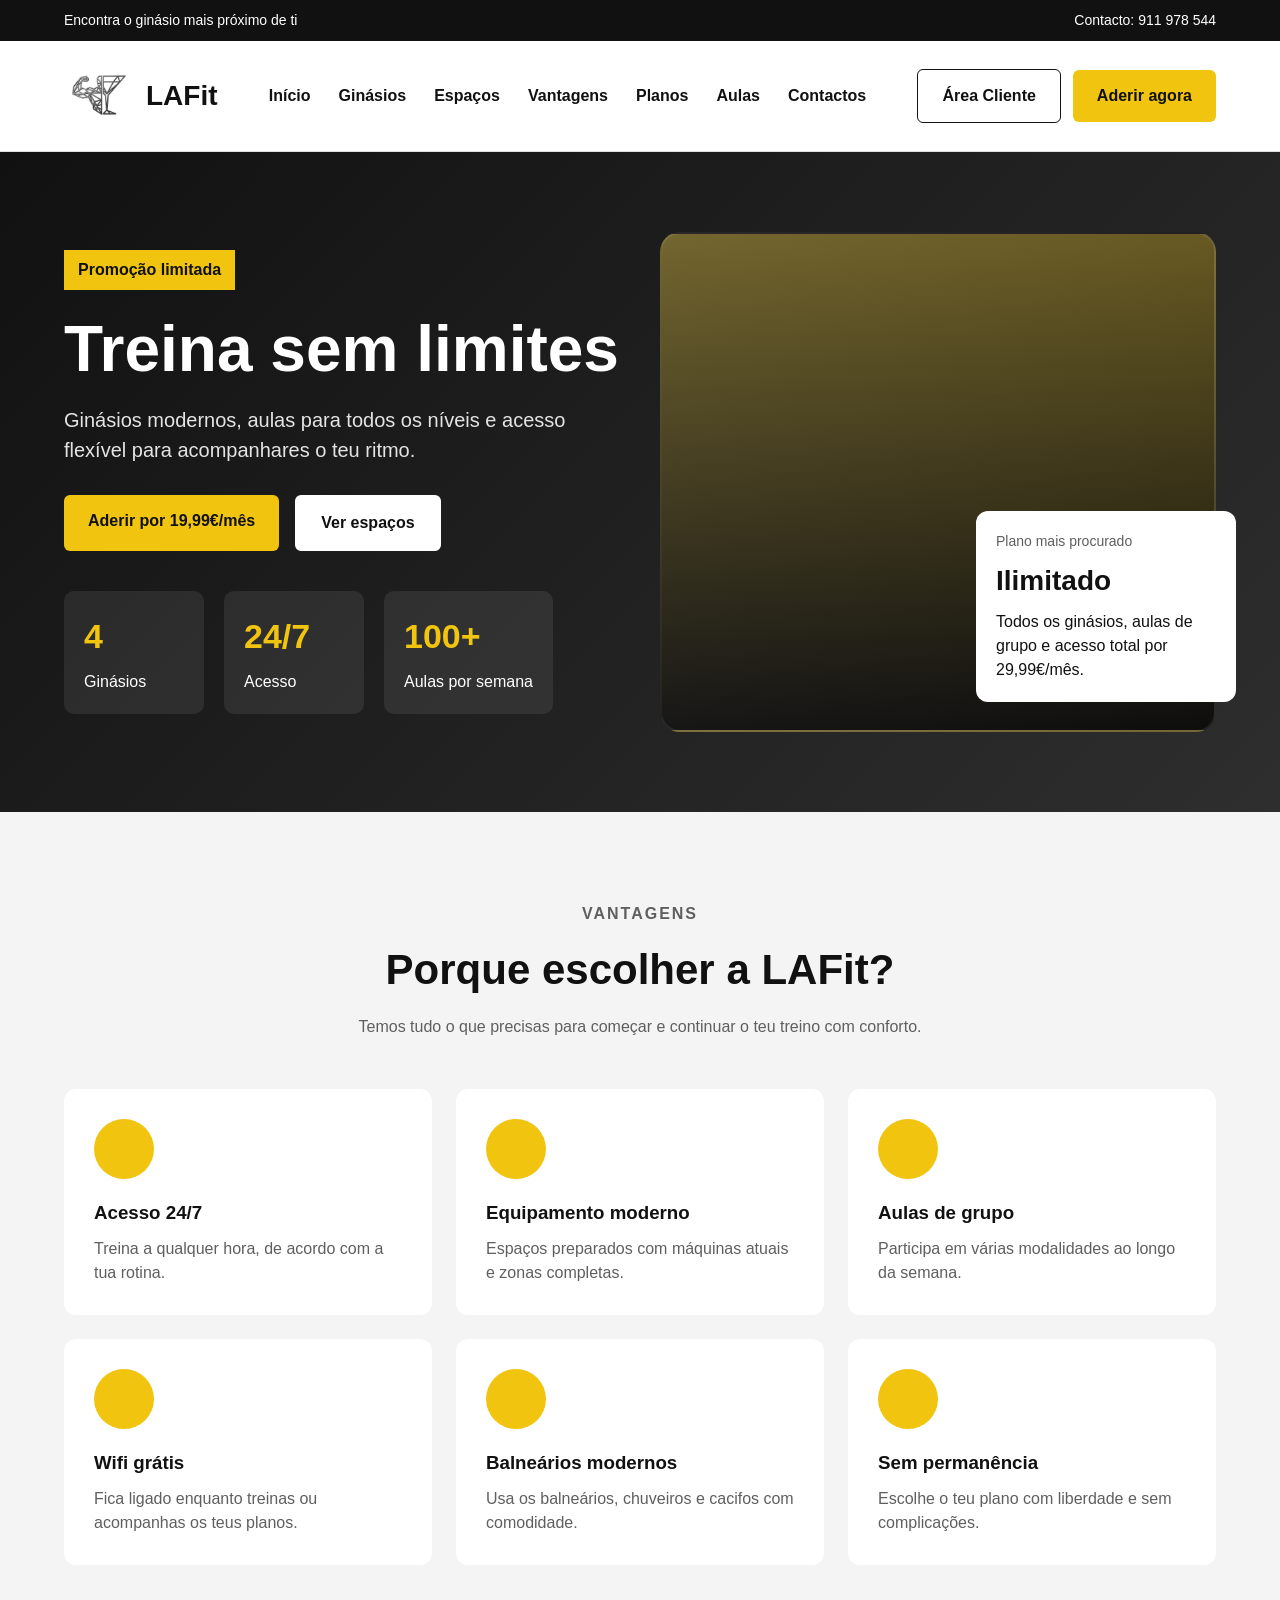
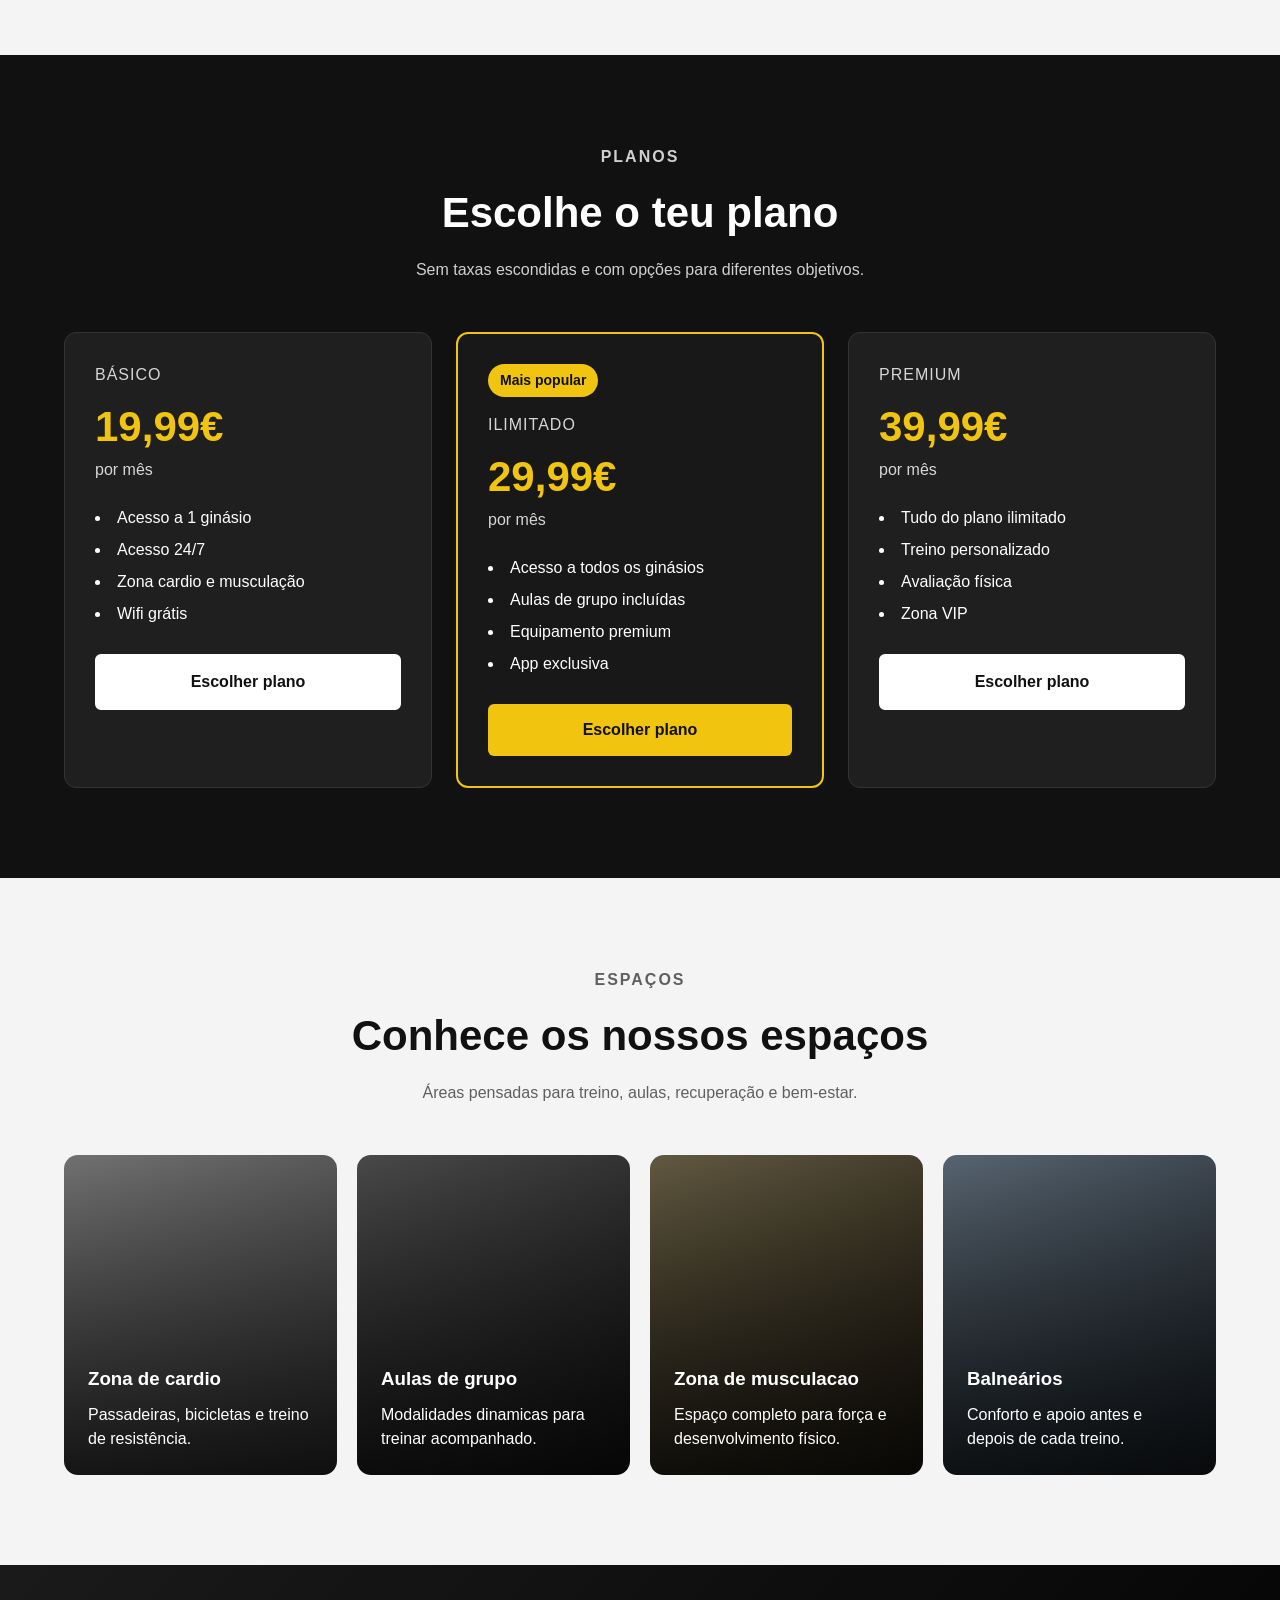
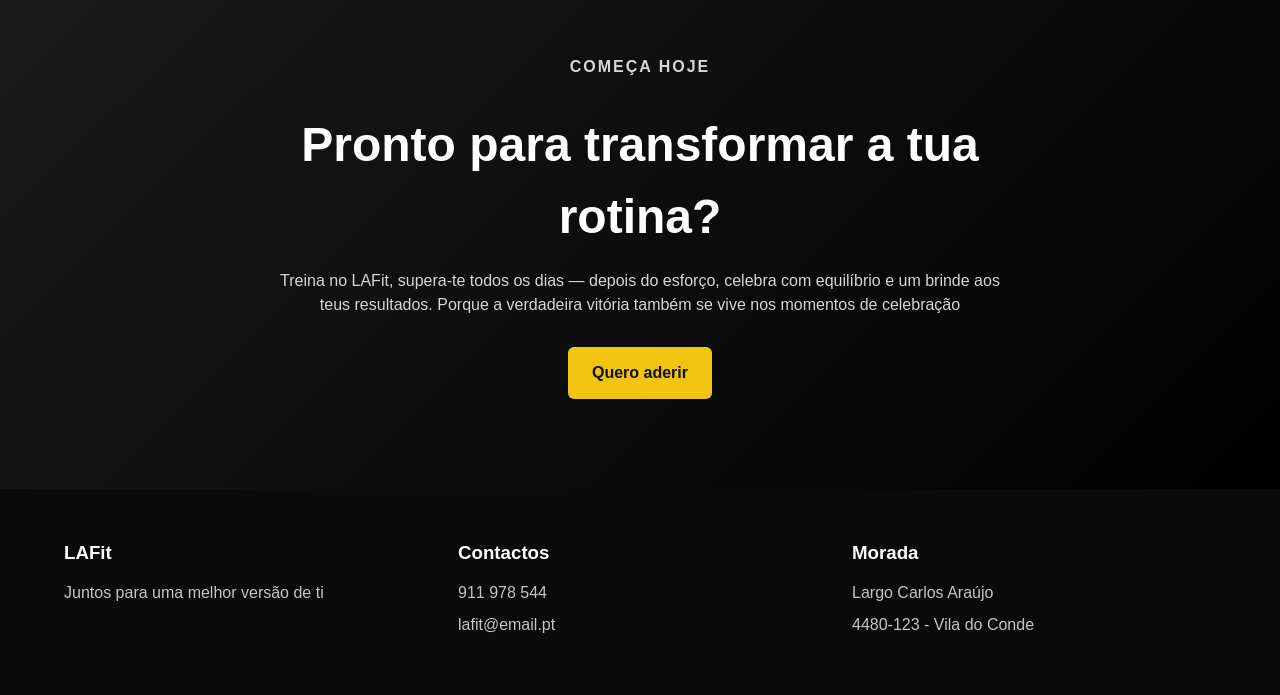
==== index.html @ d0b46f8a "Create the main page CSS structure" ====
<!DOCTYPE html>
<html lang="pt">

<head>
    <meta charset="UTF-8">
    <meta name="viewport" content="width=device-width, initial-scale=1.0">
    <title>LAFit</title>
    <link rel="stylesheet" href="style.css">
</head>

<body>
    <div class="barra-superior">
        <div class="conteudo topo">
            <p>Encontra o ginásio mais próximo de ti</p>
            <p>Contacto: 911 978 544</p>
        </div>
    </div>

    <header class="cabecalho">
        <div class="conteudo linha-cabecalho">
            <div class="logo">
                <img src="images/logo.png" alt="Logo da LAFit" class="logo-img">
                <p class="logo-nome">LAFit</p>
            </div>

            <nav class="menu">
                <a href="#inicio">Início</a>
                <a href="#inicio">Ginásios</a>
                <a href="#espacos">Espaços</a>
                <a href="#vantagens">Vantagens</a>
                <a href="#planos">Planos</a>
                <a href="#inicio">Aulas</a>
                <a href="#contactos">Contactos</a>
            </nav>

            <div class="ações-topo">
                <a href="#inicio" class="botao cliente">Área Cliente</a>
                <a href="#planos" class="botao amarelo">Aderir agora</a>
            </div>
        </div>
    </header>

    <main>
        <section class="principal" id="inicio">
            <div class="conteudo principal-caixa">
                <div class="principal-texto">
                    <p class="etiqueta">Promoção limitada</p>
                    <h1>Treina sem limites</h1>
                    <p class="descrição">
                        Ginásios modernos, aulas para todos os níveis e acesso flexível para
                        acompanhares o teu ritmo.
                    </p>

                    <div class="ações">
                        <a href="#planos" class="botao amarelo">Aderir por 19,99€/mês</a>
                        <a href="#espacos" class="botao claro">Ver espaços</a>
                    </div>

                    <div class="numeros">
                        <div class="numero">
                            <h2>4</h2>
                            <p>Ginásios</p>
                        </div>
                        <div class="numero">
                            <h2>24/7</h2>
                            <p>Acesso</p>
                        </div>
                        <div class="numero">
                            <h2>100+</h2>
                            <p>Aulas por semana</p>
                        </div>
                    </div>
                </div>

                <div class="principal-imagem">
                    <div class="imagem"></div>
                    <div class="cartão">
                        <p class="cartão-topo">Plano mais procurado</p>
                        <h3>Ilimitado</h3>
                        <p>Todos os ginásios, aulas de grupo e acesso total por 29,99€/mês.</p>
                    </div>
                </div>
            </div>
        </section>

        <section class="secção secção-clara" id="vantagens">
            <div class="conteudo">
                <div class="titulo">
                    <p class="subtitulo">Vantagens</p>
                    <h2>Porque escolher a LAFit?</h2>
                    <p>
                        Temos tudo o que precisas para começar e continuar o teu treino com
                        conforto.
                    </p>
                </div>

                <div class="grelha-vantagens">
                    <article class="vantagem">
                        <div class="icone"></div>
                        <h3>Acesso 24/7</h3>
                        <p>Treina a qualquer hora, de acordo com a tua rotina.</p>
                    </article>

                    <article class="vantagem">
                        <div class="icone"></div>
                        <h3>Equipamento moderno</h3>
                        <p>Espaços preparados com máquinas atuais e zonas completas.</p>
                    </article>

                    <article class="vantagem">
                        <div class="icone"></div>
                        <h3>Aulas de grupo</h3>
                        <p>Participa em várias modalidades ao longo da semana.</p>
                    </article>

                    <article class="vantagem">
                        <div class="icone"></div>
                        <h3>Wifi grátis</h3>
                        <p>Fica ligado enquanto treinas ou acompanhas os teus planos.</p>
                    </article>

                    <article class="vantagem">
                        <div class="icone"></div>
                        <h3>Balneários modernos</h3>
                        <p>Usa os balneários, chuveiros e cacifos com comodidade.</p>
                    </article>

                    <article class="vantagem">
                        <div class="icone"></div>
                        <h3>Sem permanência</h3>
                        <p>Escolhe o teu plano com liberdade e sem complicações.</p>
                    </article>
                </div>
            </div>
        </section>

        <section class="secção secção-escura" id="planos">
            <div class="conteudo">
                <div class="titulo titulo-claro">
                    <p class="subtitulo">Planos</p>
                    <h2>Escolhe o teu plano</h2>
                    <p>Sem taxas escondidas e com opções para diferentes objetivos.</p>
                </div>

                <div class="grelha-planos">
                    <article class="plano">
                        <p class="nome">Básico</p>
                        <h3>19,99€</h3>
                        <p class="periodo">por mês</p>
                        <ul>
                            <li>Acesso a 1 ginásio</li>
                            <li>Acesso 24/7</li>
                            <li>Zona cardio e musculação</li>
                            <li>Wifi grátis</li>
                        </ul>
                        <a href="#" class="botao claro largo">Escolher plano</a>
                    </article>

                    <article class="plano destaque">
                        <p class="faixa">Mais popular</p>
                        <p class="nome">Ilimitado</p>
                        <h3>29,99€</h3>
                        <p class="periodo">por mês</p>
                        <ul>
                            <li>Acesso a todos os ginásios</li>
                            <li>Aulas de grupo incluídas</li>
                            <li>Equipamento premium</li>
                            <li>App exclusiva</li>
                        </ul>
                        <a href="#" class="botao amarelo largo">Escolher plano</a>
                    </article>

                    <article class="plano">
                        <p class="nome">Premium</p>
                        <h3>39,99€</h3>
                        <p class="periodo">por mês</p>
                        <ul>
                            <li>Tudo do plano ilimitado</li>
                            <li>Treino personalizado</li>
                            <li>Avaliação física</li>
                            <li>Zona VIP</li>
                        </ul>
                        <a href="#" class="botao claro largo">Escolher plano</a>
                    </article>
                </div>
            </div>
        </section>

        <section class="secção secção-clara" id="espacos">
            <div class="conteudo">
                <div class="titulo">
                    <p class="subtitulo">Espaços</p>
                    <h2>Conhece os nossos espaços</h2>
                    <p>Áreas pensadas para treino, aulas, recuperação e bem-estar.</p>
                </div>

                <div class="grelha-espacos">
                    <article class="espaço espaço-cardio">
                        <div class="texto-espaço">
                            <h3>Zona de cardio</h3>
                            <p>Passadeiras, bicicletas e treino de resistência.</p>
                        </div>
                    </article>

                    <article class="espaço espaço-aulas">
                        <div class="texto-espaço">
                            <h3>Aulas de grupo</h3>
                            <p>Modalidades dinamicas para treinar acompanhado.</p>
                        </div>
                    </article>

                    <article class="espaço espaço-musculação">
                        <div class="texto-espaço">
                            <h3>Zona de musculacao</h3>
                            <p>Espaço completo para força e desenvolvimento físico.</p>
                        </div>
                    </article>

                    <article class="espaço espaço-balneários">
                        <div class="texto-espaço">
                            <h3>Balneários</h3>
                            <p>Conforto e apoio antes e depois de cada treino.</p>
                        </div>
                    </article>
                </div>
            </div>
        </section>

        <section class="secção chamada-final">
            <div class="conteudo chamada">
                <p class="subtitulo subtitulo-claro">Começa hoje</p>
                <h2>Pronto para transformar a tua rotina?</h2>
                <p>
                    Treina no LAFit, supera-te todos os dias — depois do esforço, celebra com equilíbrio e um brinde aos teus resultados. Porque a verdadeira vitória também se vive nos momentos de celebração
                </p>
                <a href="#planos" class="botao amarelo">Quero aderir</a>
            </div>
        </section>
    </main>

    <footer class="rodape" id="contactos">
        <div class="conteudo rodape-caixa">
            <div>
                <h3>LAFit</h3>
                <p>Juntos para uma melhor versão de ti</p>
            </div>

            <div>
                <h3>Contactos</h3>
                <p>911 978 544</p>
                <p>lafit@email.pt</p>
            </div>

            <div>
                <h3>Morada</h3>
                <p>Largo Carlos Araújo</p>
                <p>4480-123 - Vila do Conde</p>
            </div>
        </div>
    </footer>
</body>

</html>
---- style.css ----
@import url("main-style.css");
@import url("positioning.css");
@import url("comments-design.css");
@import url("register-design.css");
@import url("responsive-design.css");
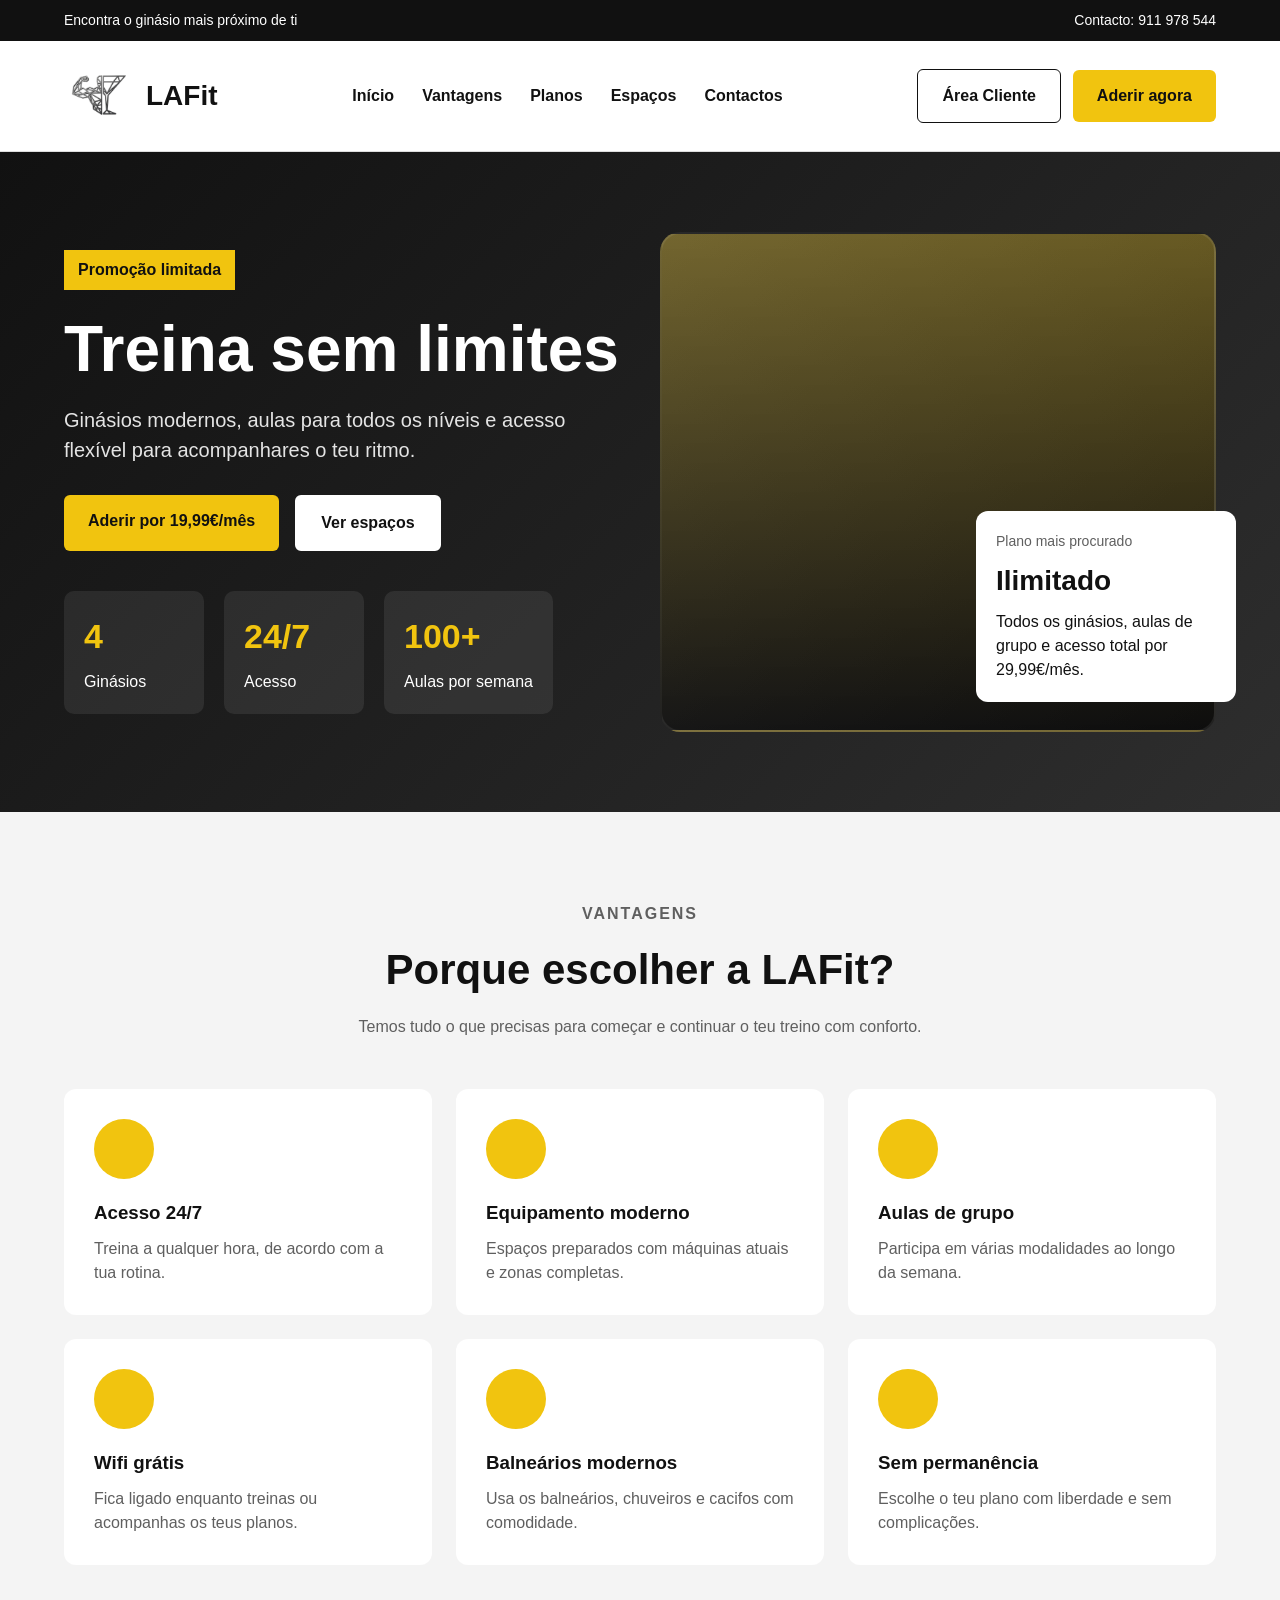
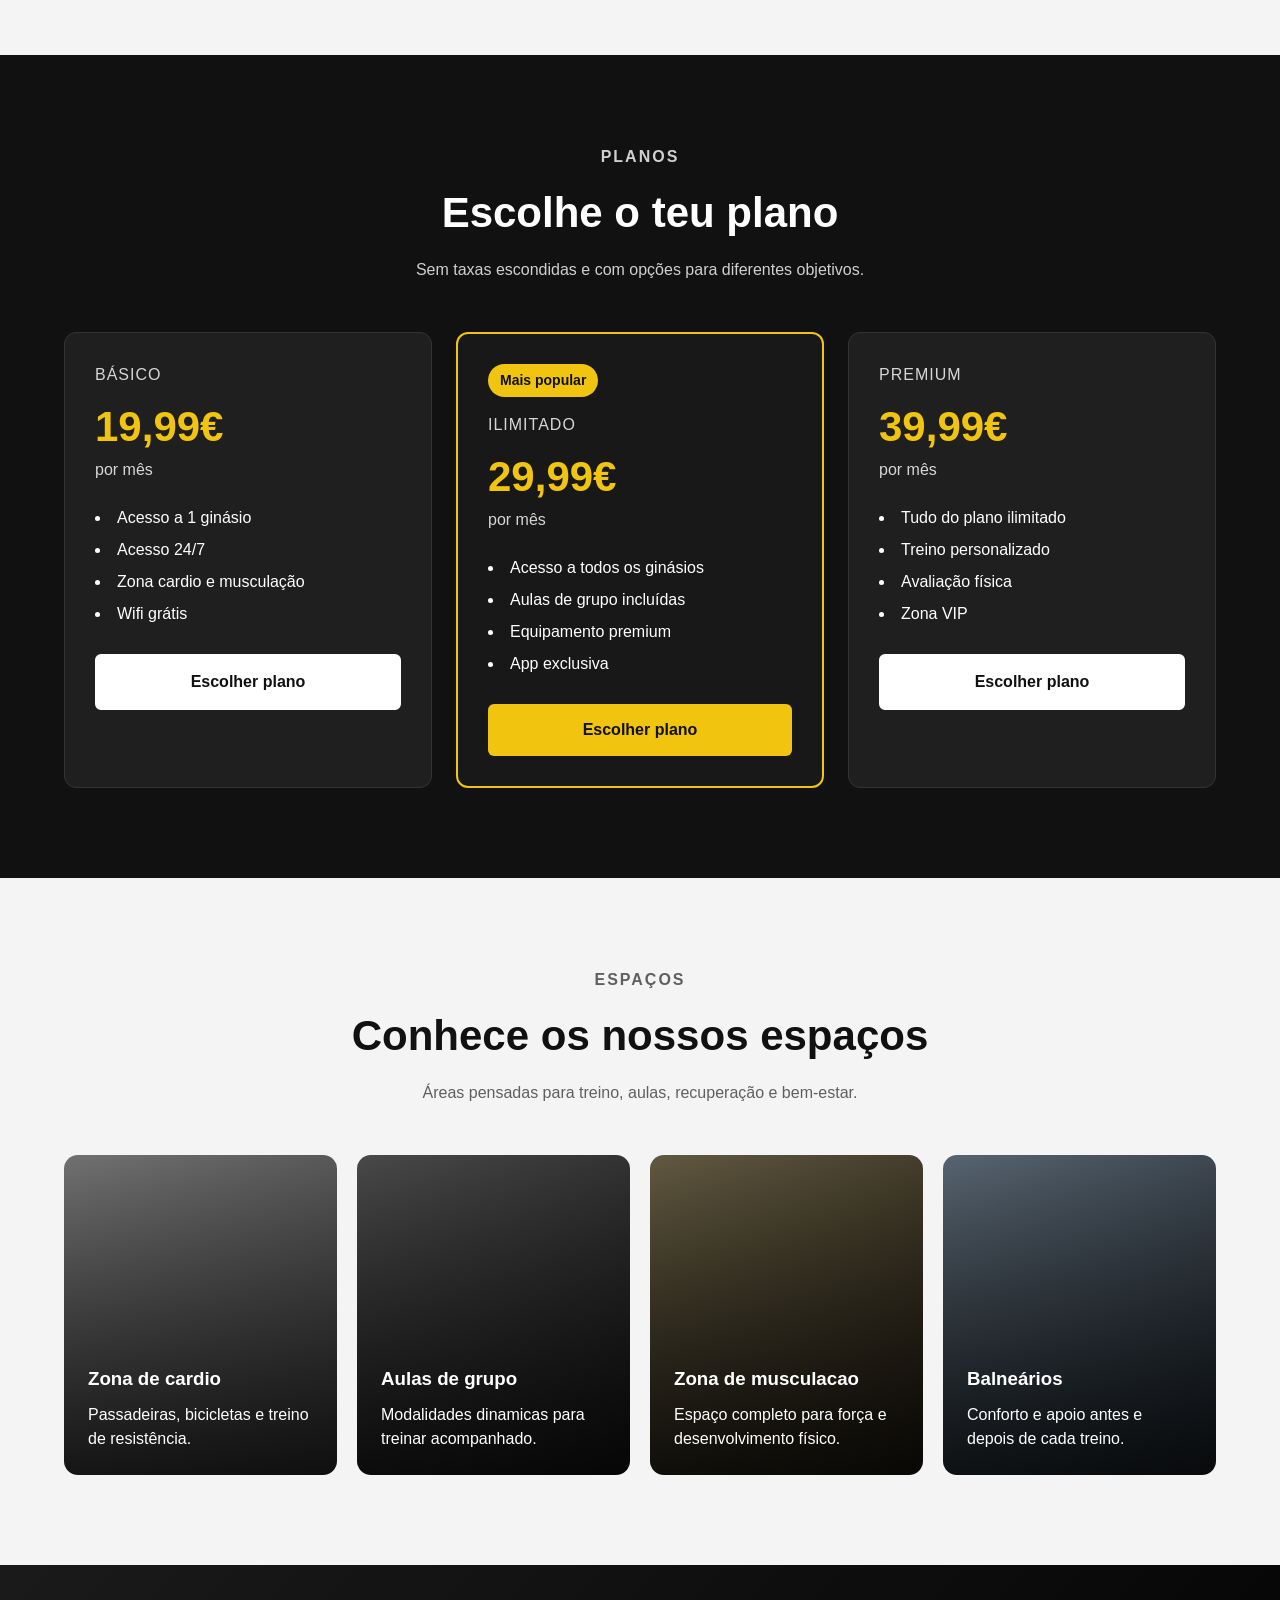
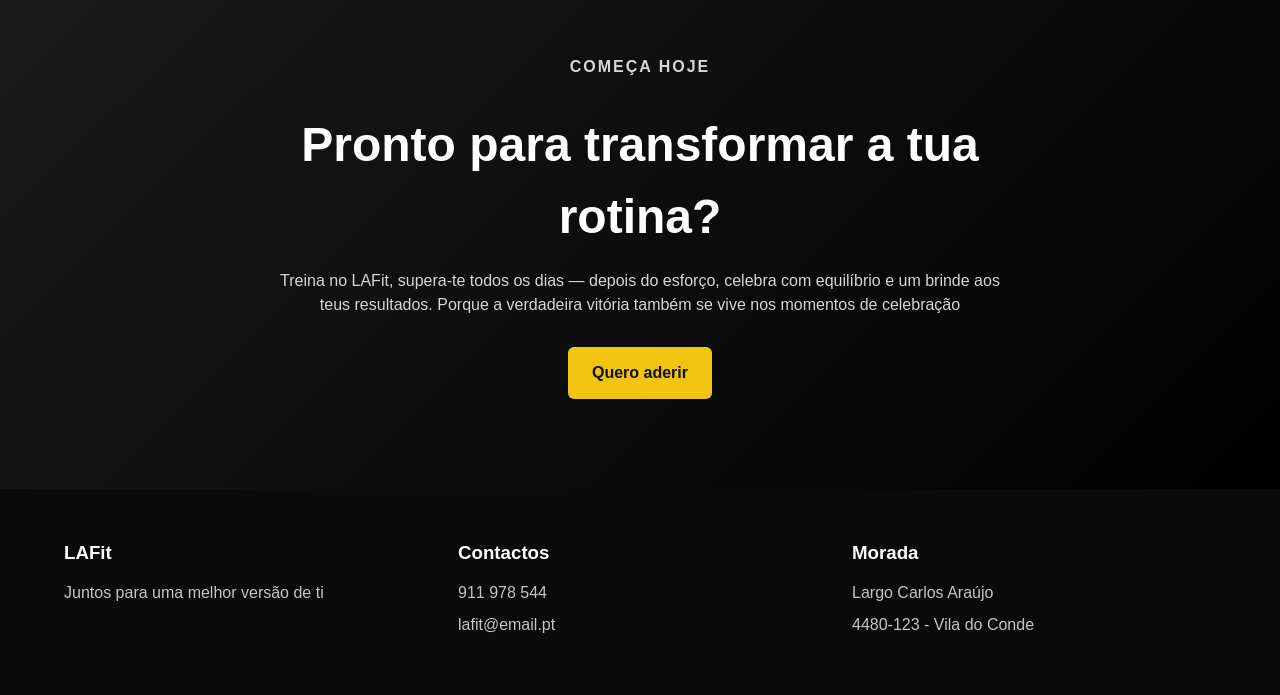
==== commit f84d47dc: "Update navigation" ====
--- a/index.html
+++ b/index.html
@@ -5,7 +5,7 @@
     <meta charset="UTF-8">
     <meta name="viewport" content="width=device-width, initial-scale=1.0">
     <title>LAFit</title>
-    <link rel="stylesheet" href="style.css">
+    <link rel="stylesheet" href="css/style.css">
 </head>
 
 <body>
@@ -24,17 +24,15 @@
             </div>
 
             <nav class="menu">
-                <a href="#inicio">Início</a>
-                <a href="#inicio">Ginásios</a>
-                <a href="#espacos">Espaços</a>
+                <a href="#">Início</a>
                 <a href="#vantagens">Vantagens</a>
                 <a href="#planos">Planos</a>
-                <a href="#inicio">Aulas</a>
+                <a href="#espacos">Espaços</a>
                 <a href="#contactos">Contactos</a>
             </nav>
 
             <div class="ações-topo">
-                <a href="#inicio" class="botao cliente">Área Cliente</a>
+                <a href="login.html" class="botao cliente">Área Cliente</a>
                 <a href="#planos" class="botao amarelo">Aderir agora</a>
             </div>
         </div>
--- a/css/style.css
+++ b/css/style.css
@@ -0,0 +1,3 @@
+@import url("main-style.css");
+@import url("positioning.css");
+@import url("responsive-design.css");
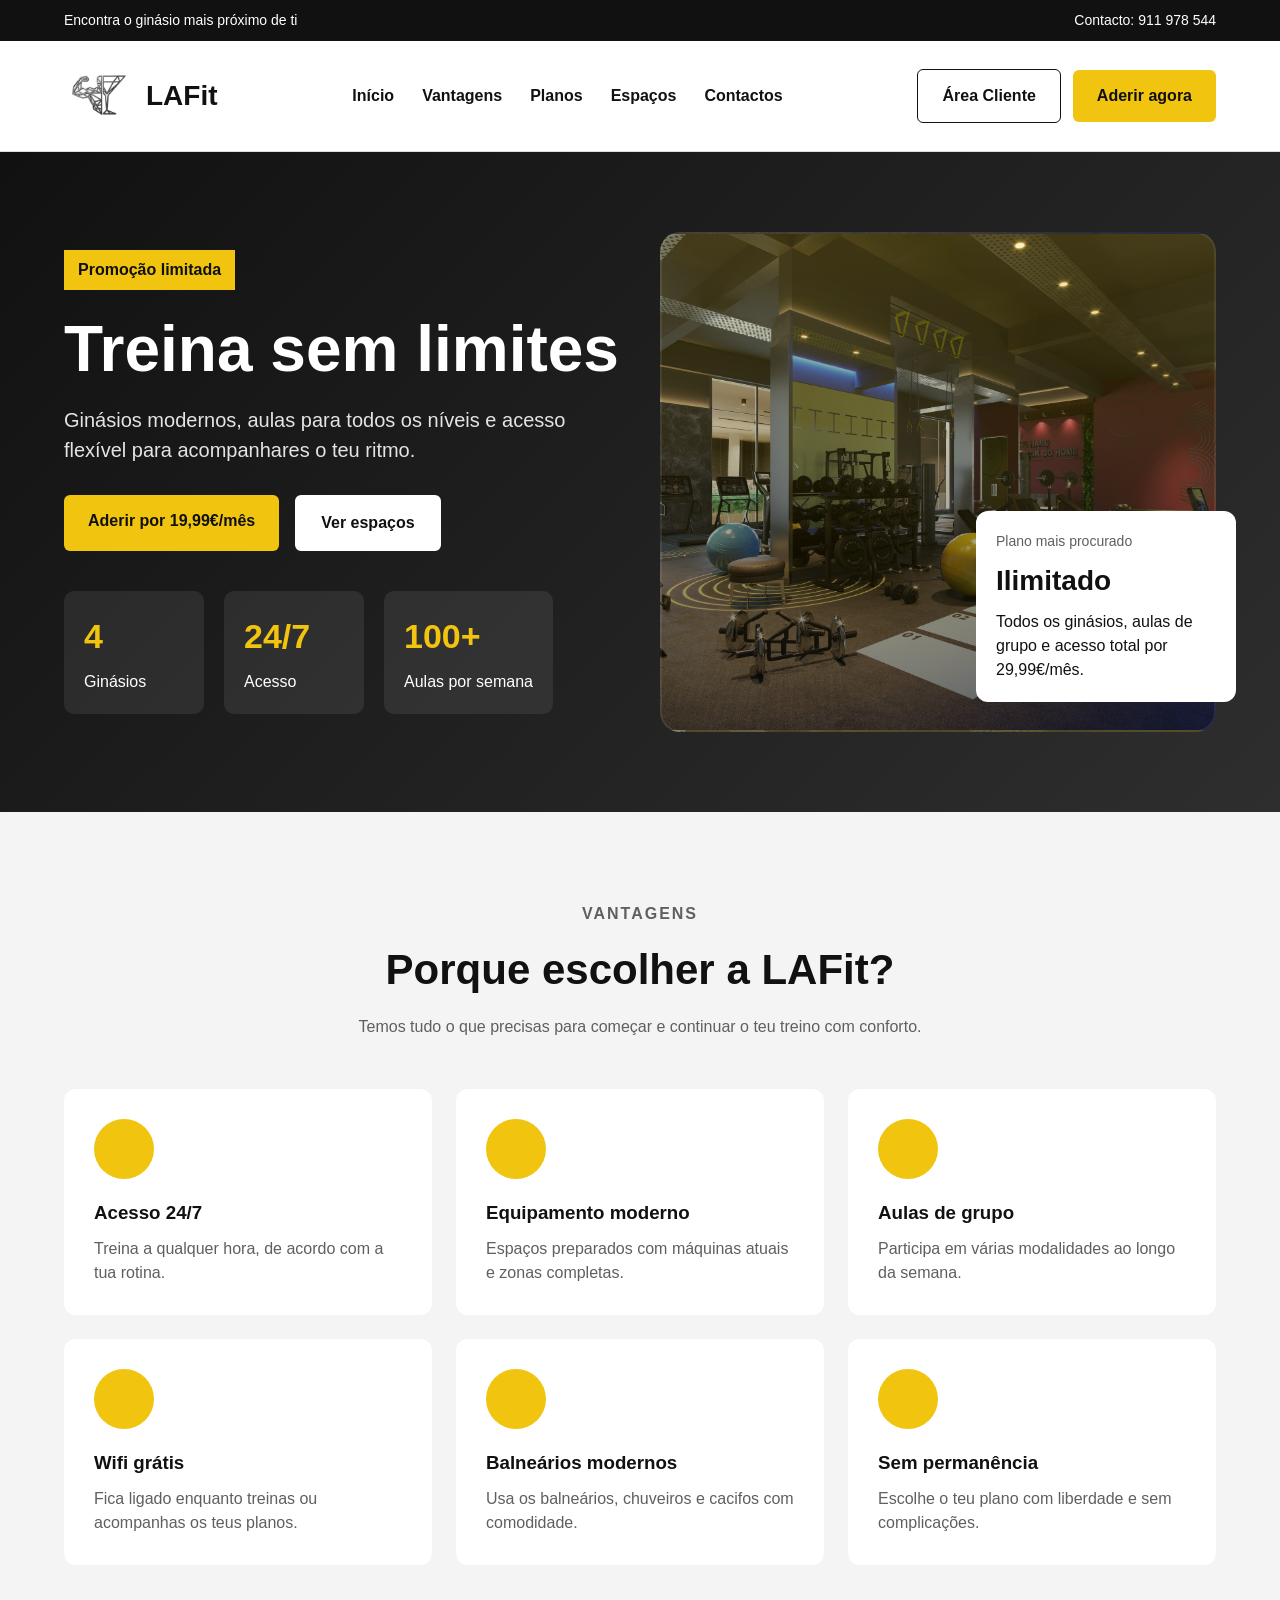
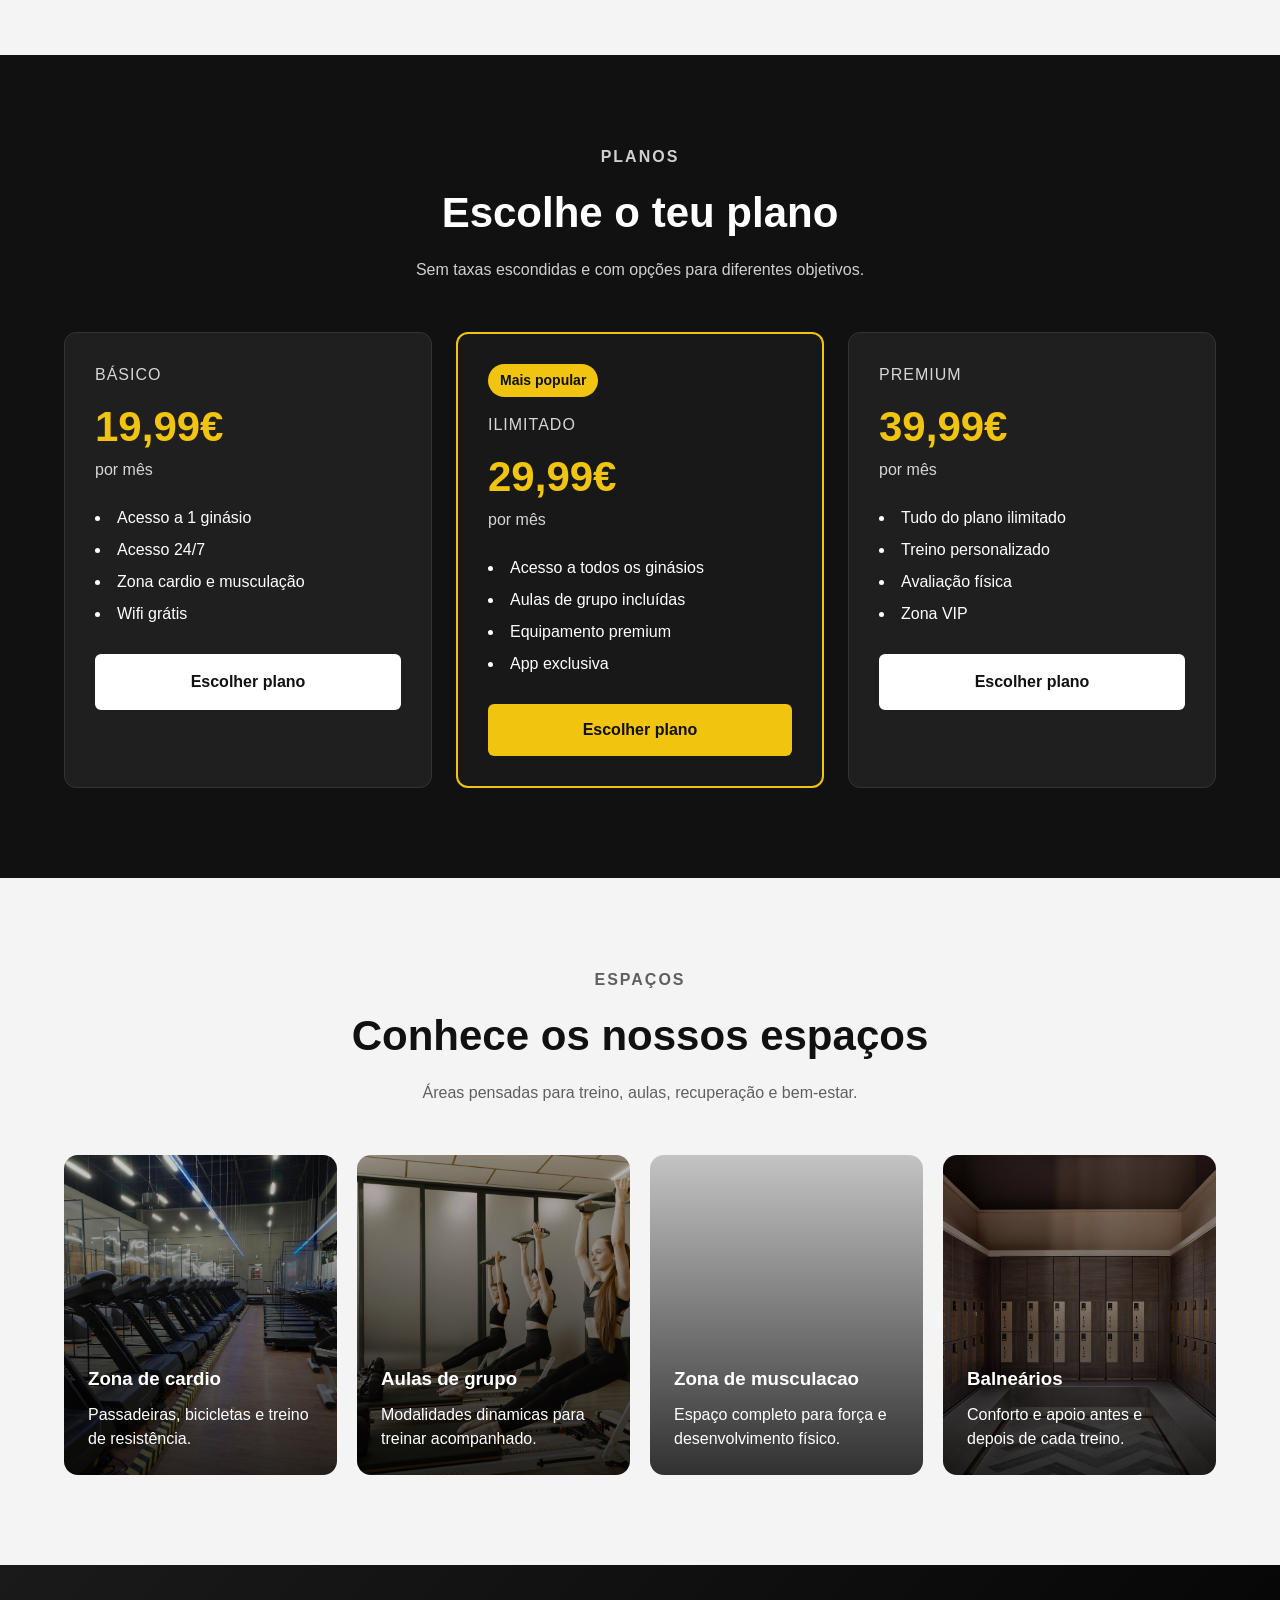
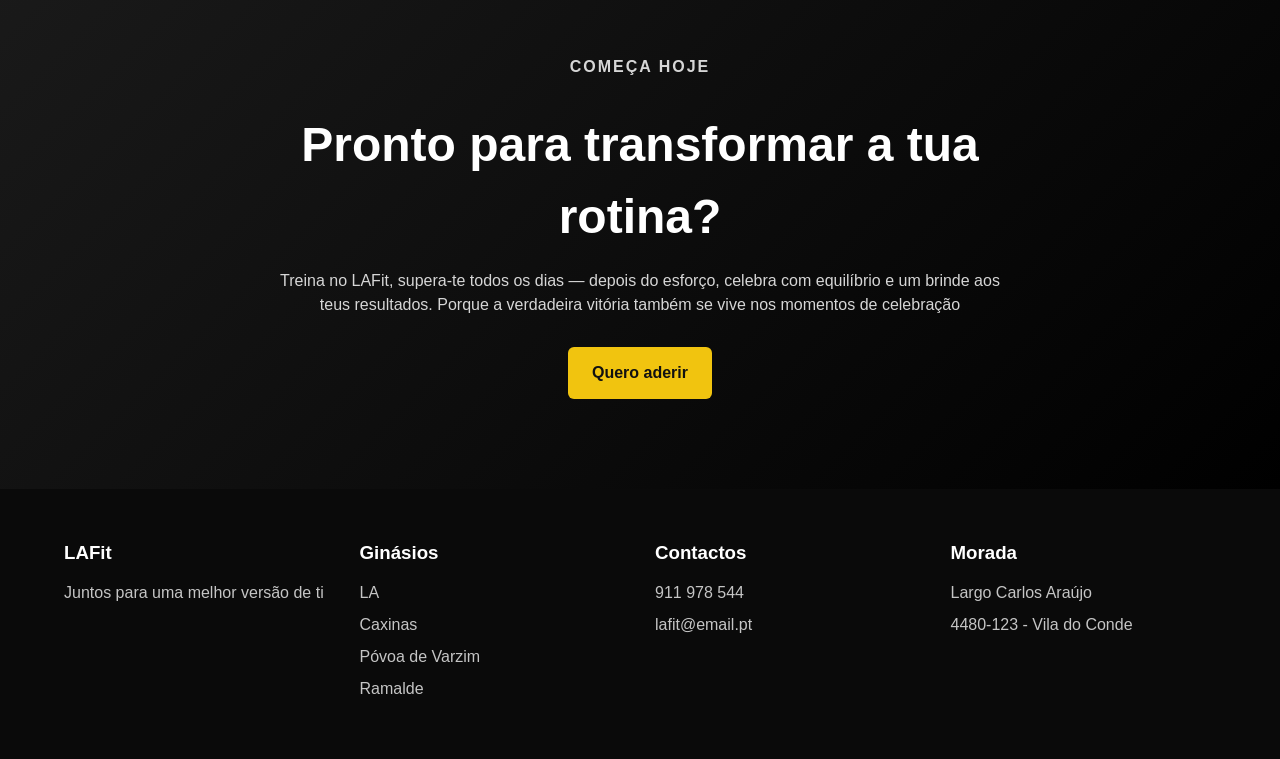
==== commit 151c7e0f: "footer mod" ====
--- a/index.html
+++ b/index.html
@@ -33,7 +33,7 @@
 
             <div class="ações-topo">
                 <a href="login.html" class="botao cliente">Área Cliente</a>
-                <a href="#planos" class="botao amarelo">Aderir agora</a>
+                <a href="inscricao.html" class="botao amarelo">Aderir agora</a>
             </div>
         </div>
     </header>
@@ -50,7 +50,7 @@
                     </p>
 
                     <div class="ações">
-                        <a href="#planos" class="botao amarelo">Aderir por 19,99€/mês</a>
+                        <a href="inscricao.html" class="botao amarelo">Aderir por 19,99€/mês</a>
                         <a href="#espacos" class="botao claro">Ver espaços</a>
                     </div>
 
@@ -151,7 +151,7 @@
                             <li>Zona cardio e musculação</li>
                             <li>Wifi grátis</li>
                         </ul>
-                        <a href="#" class="botao claro largo">Escolher plano</a>
+                        <a href="inscricao.html" class="botao claro largo">Escolher plano</a>
                     </article>
 
                     <article class="plano destaque">
@@ -165,7 +165,7 @@
                             <li>Equipamento premium</li>
                             <li>App exclusiva</li>
                         </ul>
-                        <a href="#" class="botao amarelo largo">Escolher plano</a>
+                        <a href="inscricao.html" class="botao amarelo largo">Escolher plano</a>
                     </article>
 
                     <article class="plano">
@@ -178,7 +178,7 @@
                             <li>Avaliação física</li>
                             <li>Zona VIP</li>
                         </ul>
-                        <a href="#" class="botao claro largo">Escolher plano</a>
+                        <a href="inscricao.html" class="botao claro largo">Escolher plano</a>
                     </article>
                 </div>
             </div>
@@ -231,7 +231,7 @@
                 <p>
                     Treina no LAFit, supera-te todos os dias — depois do esforço, celebra com equilíbrio e um brinde aos teus resultados. Porque a verdadeira vitória também se vive nos momentos de celebração
                 </p>
-                <a href="#planos" class="botao amarelo">Quero aderir</a>
+                <a href="inscricao.html" class="botao amarelo">Quero aderir</a>
             </div>
         </section>
     </main>
@@ -241,6 +241,14 @@
             <div>
                 <h3>LAFit</h3>
                 <p>Juntos para uma melhor versão de ti</p>
+            </div>
+
+            <div>
+                <h3>Ginásios</h3>
+                <p>LA</p>
+                <p>Caxinas</p>
+                <p>Póvoa de Varzim</p>
+                <p>Ramalde</p>
             </div>
 
             <div>
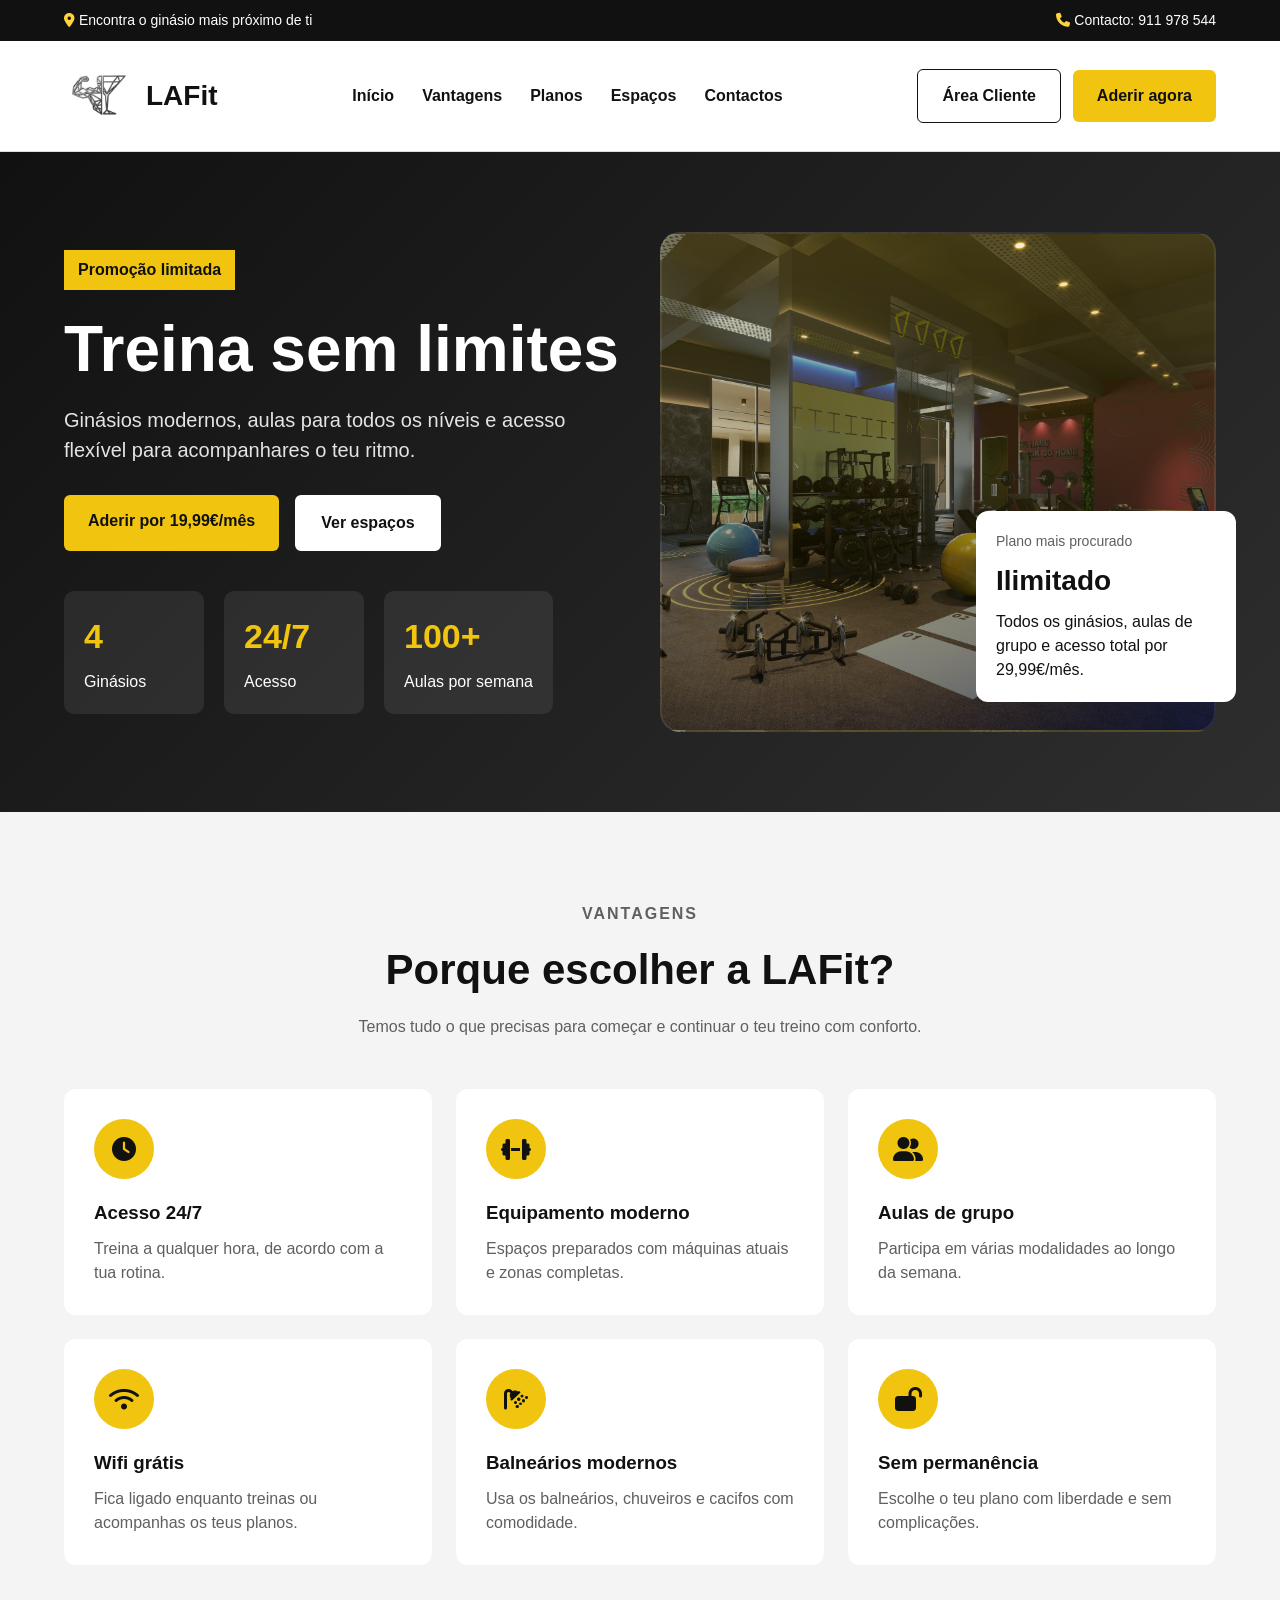
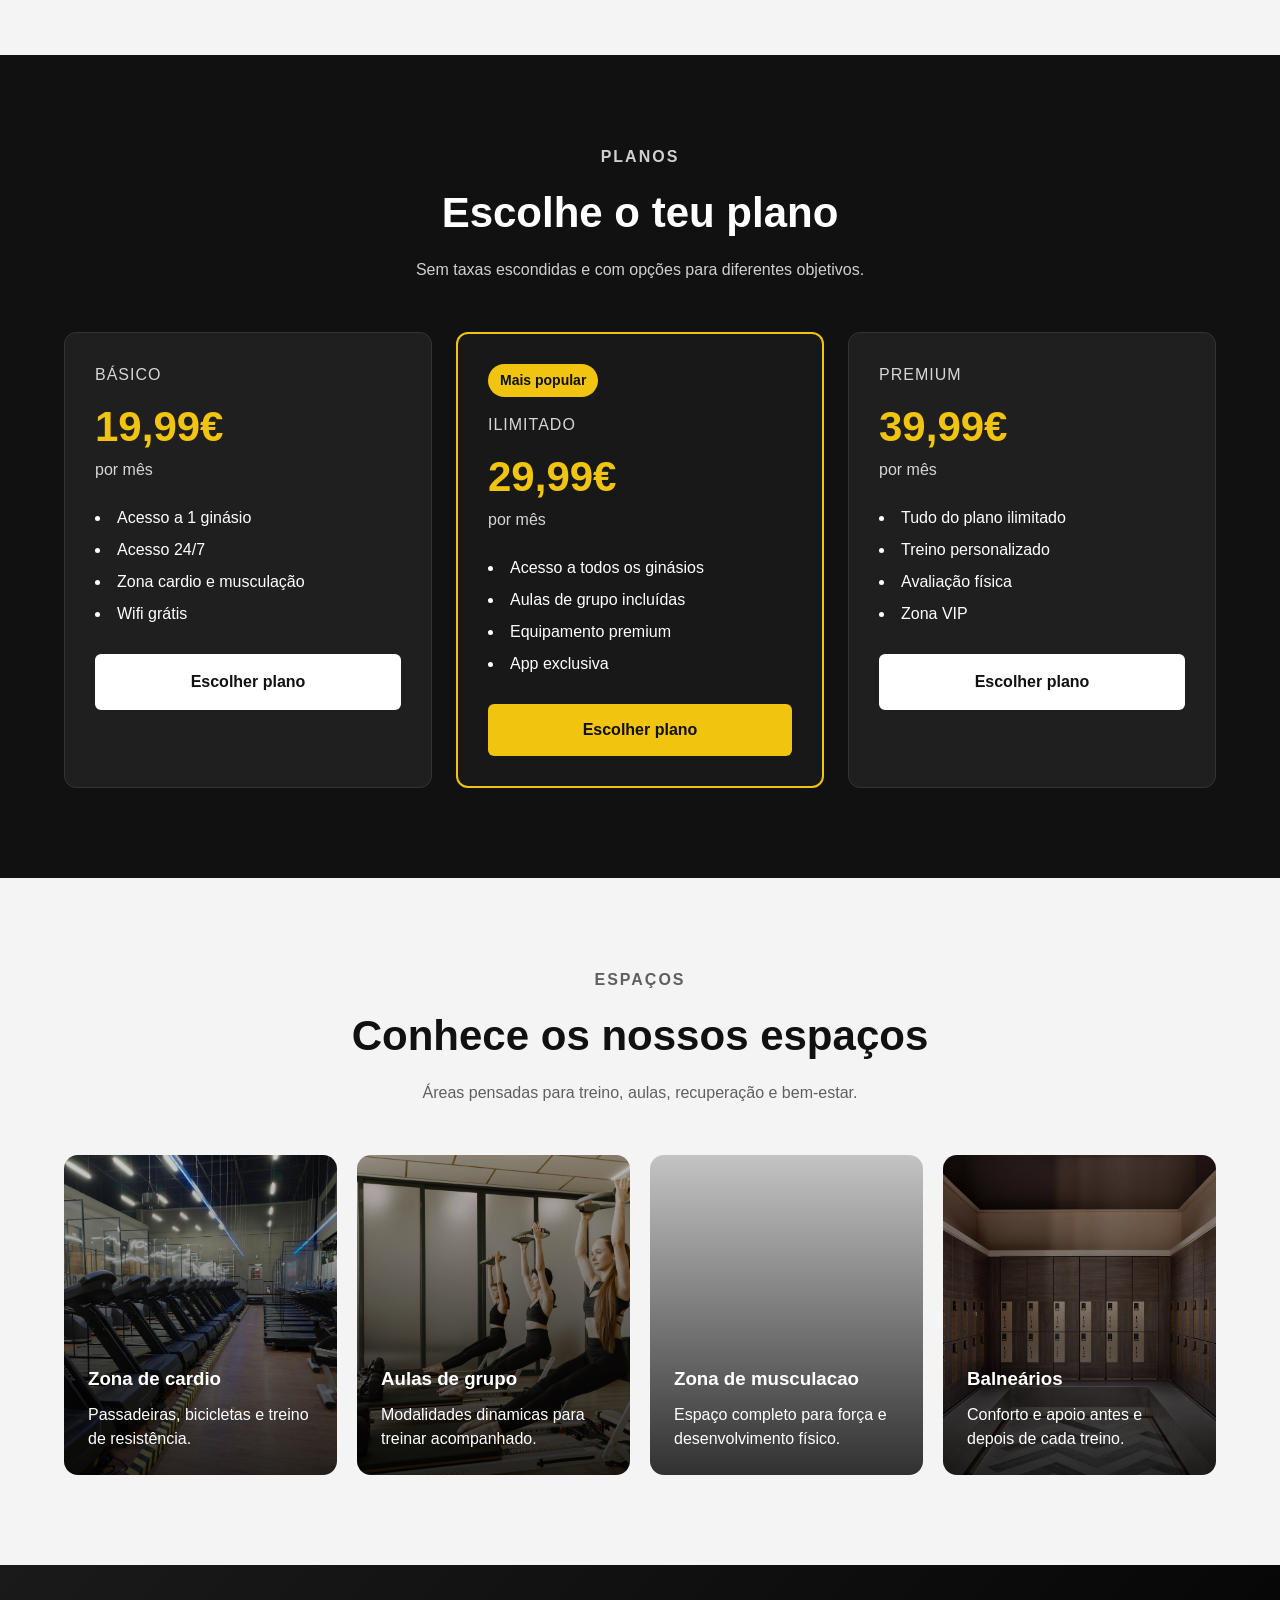
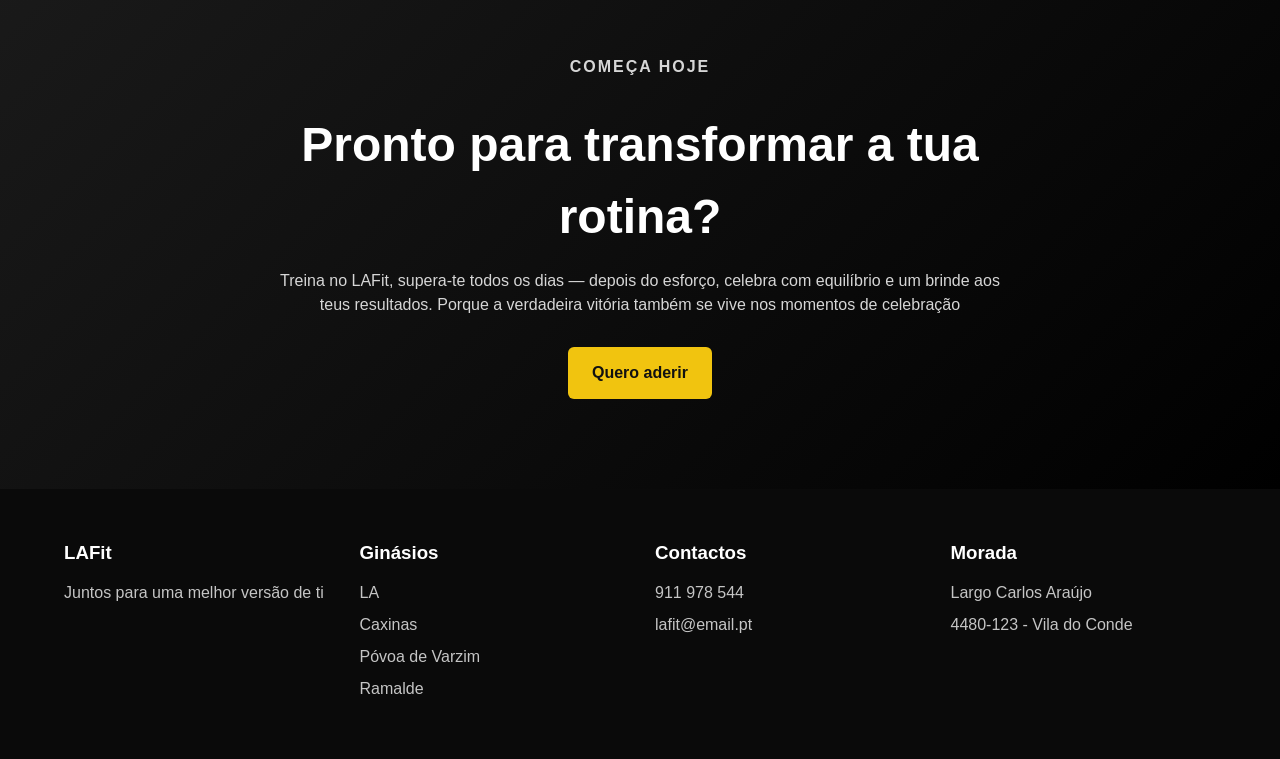
==== commit fd0f87b3: "icons fontawesome add" ====
--- a/index.html
+++ b/index.html
@@ -5,14 +5,15 @@
     <meta charset="UTF-8">
     <meta name="viewport" content="width=device-width, initial-scale=1.0">
     <title>LAFit</title>
+    <link rel="stylesheet" href="https://cdnjs.cloudflare.com/ajax/libs/font-awesome/6.5.2/css/all.min.css">
     <link rel="stylesheet" href="css/style.css">
 </head>
 
 <body>
     <div class="barra-superior">
         <div class="conteudo topo">
-            <p>Encontra o ginásio mais próximo de ti</p>
-            <p>Contacto: 911 978 544</p>
+            <p><i class="fa-solid fa-location-dot" style="color: rgb(255, 212, 59);"></i> Encontra o ginásio mais próximo de ti</p>
+            <p><i class="fa-solid fa-phone" style="color: rgb(255, 212, 59);"></i> Contacto: 911 978 544</p>
         </div>
     </div>
 
@@ -94,37 +95,37 @@
 
                 <div class="grelha-vantagens">
                     <article class="vantagem">
-                        <div class="icone"></div>
+                        <div class="icone"><i class="fa-solid fa-clock"></i></div>
                         <h3>Acesso 24/7</h3>
                         <p>Treina a qualquer hora, de acordo com a tua rotina.</p>
                     </article>
 
                     <article class="vantagem">
-                        <div class="icone"></div>
+                        <div class="icone"><i class="fa-solid fa-dumbbell"></i></div>
                         <h3>Equipamento moderno</h3>
                         <p>Espaços preparados com máquinas atuais e zonas completas.</p>
                     </article>
 
                     <article class="vantagem">
-                        <div class="icone"></div>
+                        <div class="icone"><i class="fa-solid fa-user-group"></i></div>
                         <h3>Aulas de grupo</h3>
                         <p>Participa em várias modalidades ao longo da semana.</p>
                     </article>
 
                     <article class="vantagem">
-                        <div class="icone"></div>
+                        <div class="icone"><i class="fa-solid fa-wifi"></i></div>
                         <h3>Wifi grátis</h3>
                         <p>Fica ligado enquanto treinas ou acompanhas os teus planos.</p>
                     </article>
 
                     <article class="vantagem">
-                        <div class="icone"></div>
+                        <div class="icone"><i class="fa-solid fa-shower"></i></div>
                         <h3>Balneários modernos</h3>
                         <p>Usa os balneários, chuveiros e cacifos com comodidade.</p>
                     </article>
 
                     <article class="vantagem">
-                        <div class="icone"></div>
+                        <div class="icone"><i class="fa-solid fa-lock-open"></i></div>
                         <h3>Sem permanência</h3>
                         <p>Escolhe o teu plano com liberdade e sem complicações.</p>
                     </article>
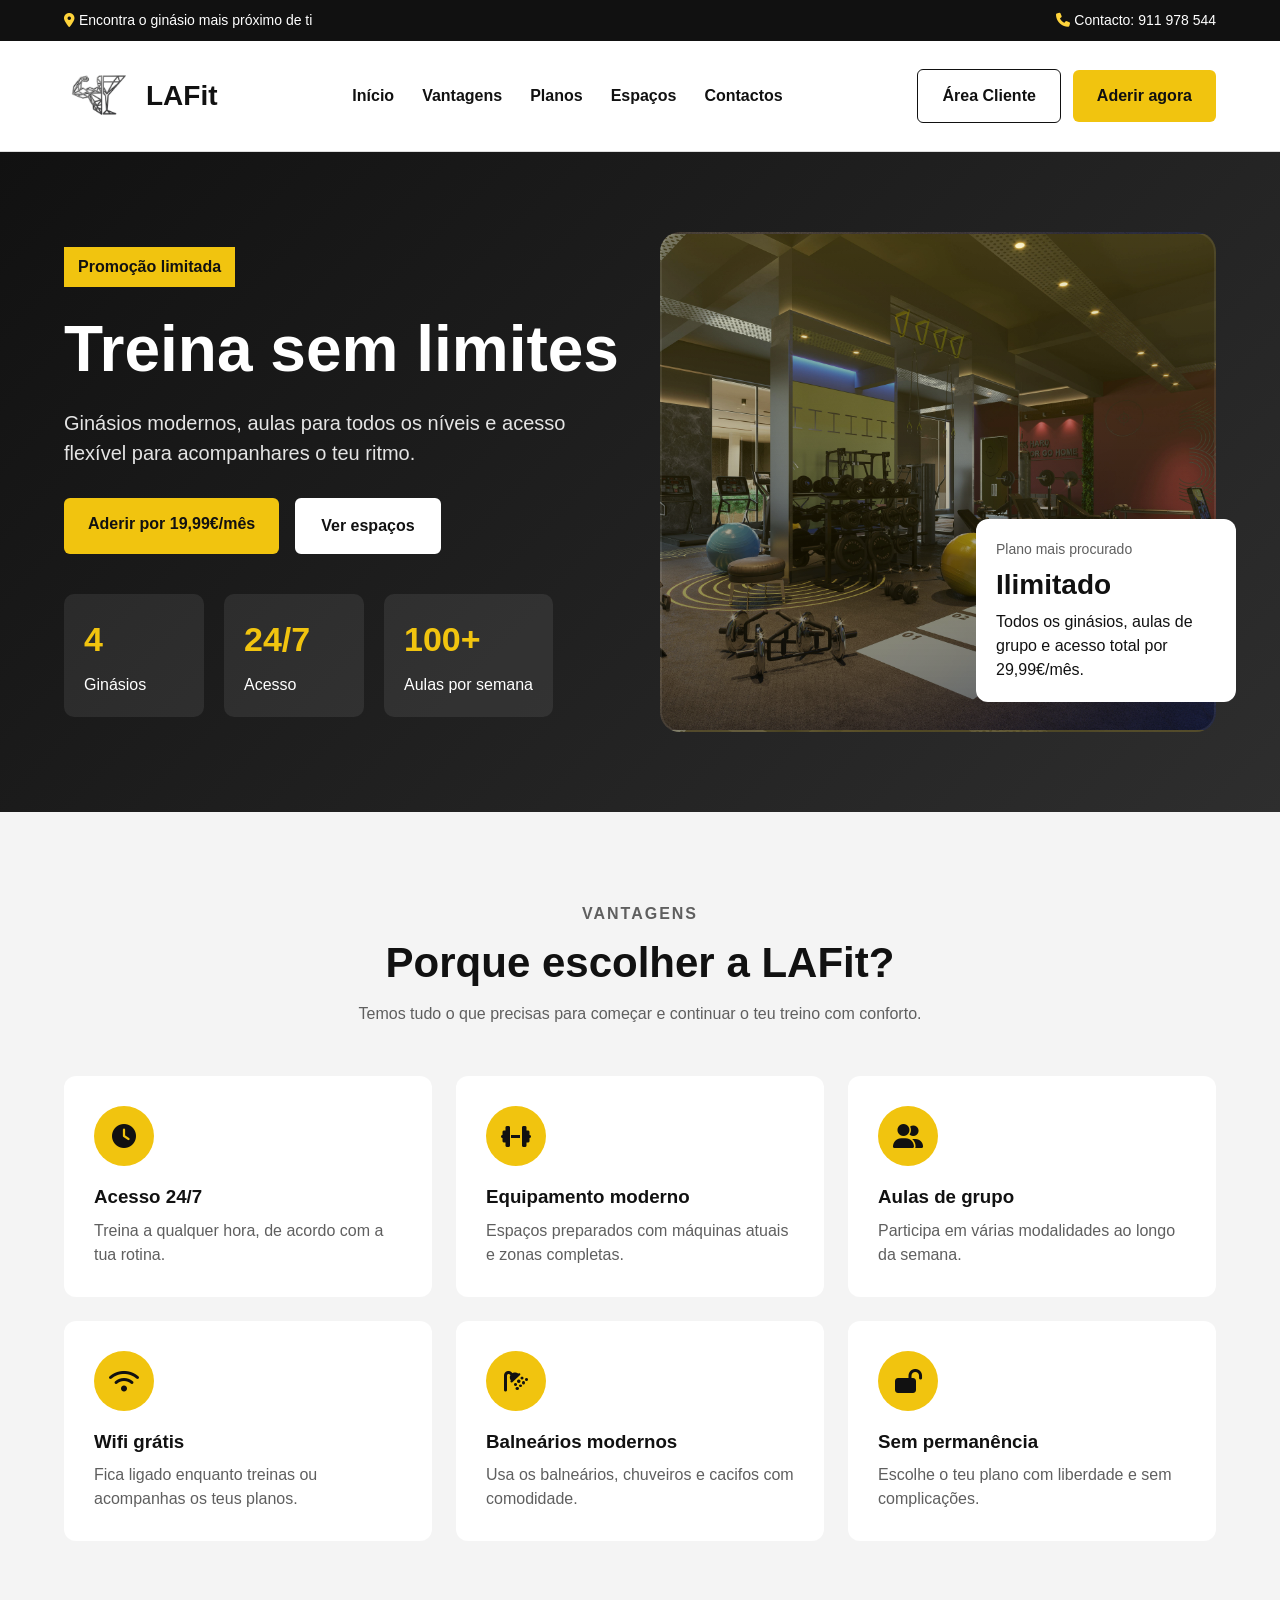
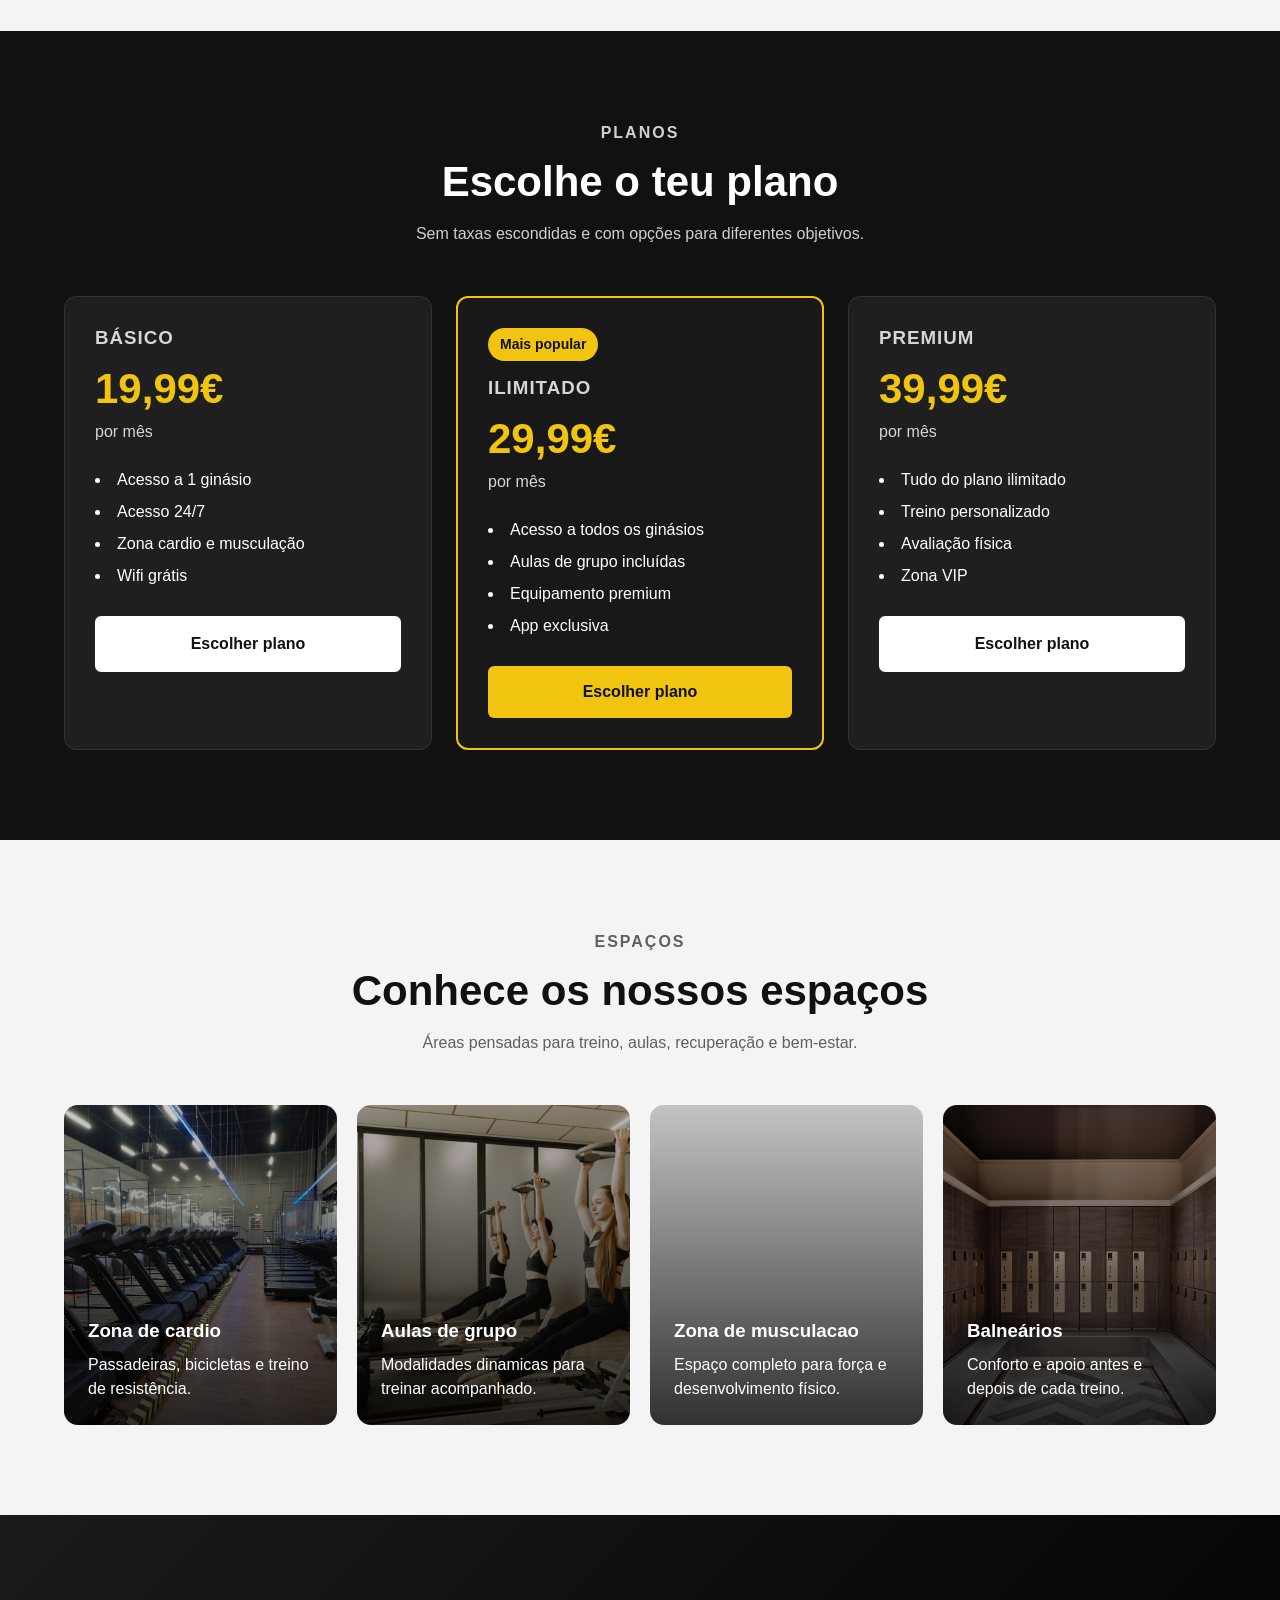
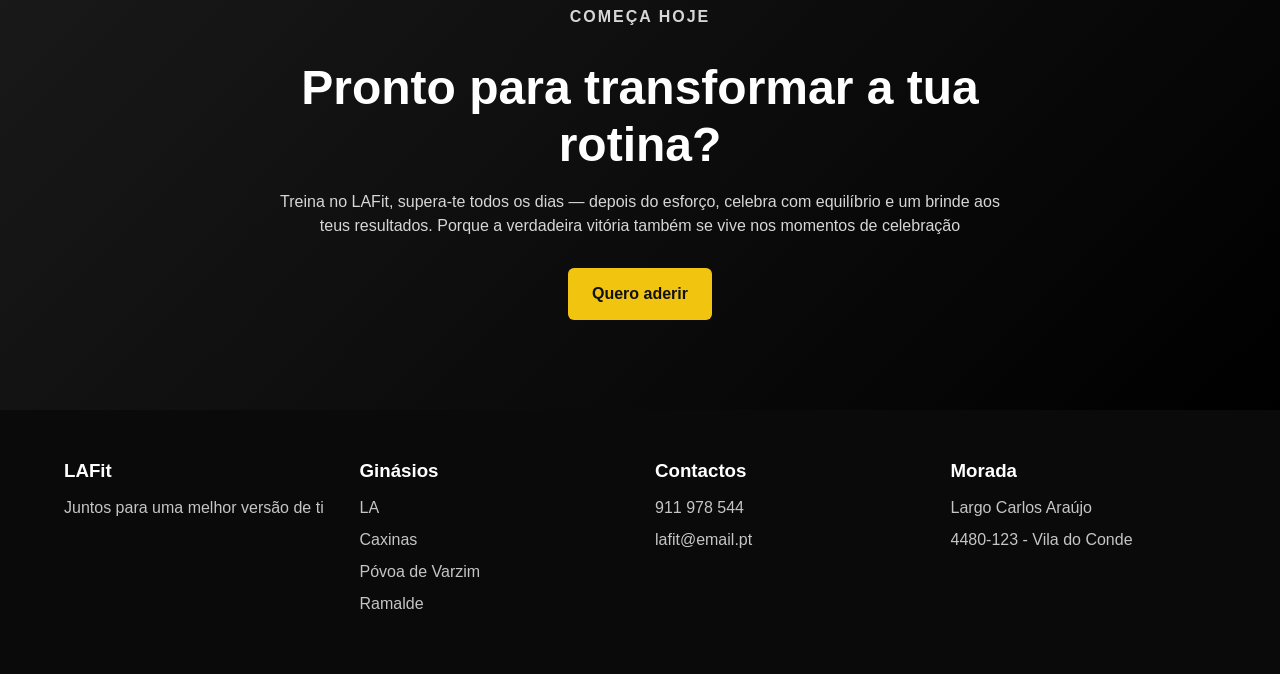
==== commit 697e5a56: "teacher css rules" ====
--- a/index.html
+++ b/index.html
@@ -5,7 +5,6 @@
     <meta charset="UTF-8">
     <meta name="viewport" content="width=device-width, initial-scale=1.0">
     <title>LAFit</title>
-    <link rel="stylesheet" href="https://cdnjs.cloudflare.com/ajax/libs/font-awesome/6.5.2/css/all.min.css">
     <link rel="stylesheet" href="css/style.css">
 </head>
 
@@ -40,7 +39,7 @@
     </header>
 
     <main>
-        <section class="principal" id="inicio">
+        <section class="principal">
             <div class="conteudo principal-caixa">
                 <div class="principal-texto">
                     <p class="etiqueta">Promoção limitada</p>
@@ -57,15 +56,15 @@
 
                     <div class="numeros">
                         <div class="numero">
-                            <h2>4</h2>
+                            <p>4</p>
                             <p>Ginásios</p>
                         </div>
                         <div class="numero">
-                            <h2>24/7</h2>
+                            <p>24/7</p>
                             <p>Acesso</p>
                         </div>
                         <div class="numero">
-                            <h2>100+</h2>
+                            <p>100+</p>
                             <p>Aulas por semana</p>
                         </div>
                     </div>
@@ -143,8 +142,8 @@
 
                 <div class="grelha-planos">
                     <article class="plano">
-                        <p class="nome">Básico</p>
-                        <h3>19,99€</h3>
+                        <h3>Básico</h3>
+                        <p>19,99€</p>
                         <p class="periodo">por mês</p>
                         <ul>
                             <li>Acesso a 1 ginásio</li>
@@ -157,8 +156,8 @@
 
                     <article class="plano destaque">
                         <p class="faixa">Mais popular</p>
-                        <p class="nome">Ilimitado</p>
-                        <h3>29,99€</h3>
+                        <h3>Ilimitado</h3>
+                        <p>29,99€</p>
                         <p class="periodo">por mês</p>
                         <ul>
                             <li>Acesso a todos os ginásios</li>
@@ -170,8 +169,8 @@
                     </article>
 
                     <article class="plano">
-                        <p class="nome">Premium</p>
-                        <h3>39,99€</h3>
+                        <h3>Premium</h3>
+                        <p>39,99€</p>
                         <p class="periodo">por mês</p>
                         <ul>
                             <li>Tudo do plano ilimitado</li>
